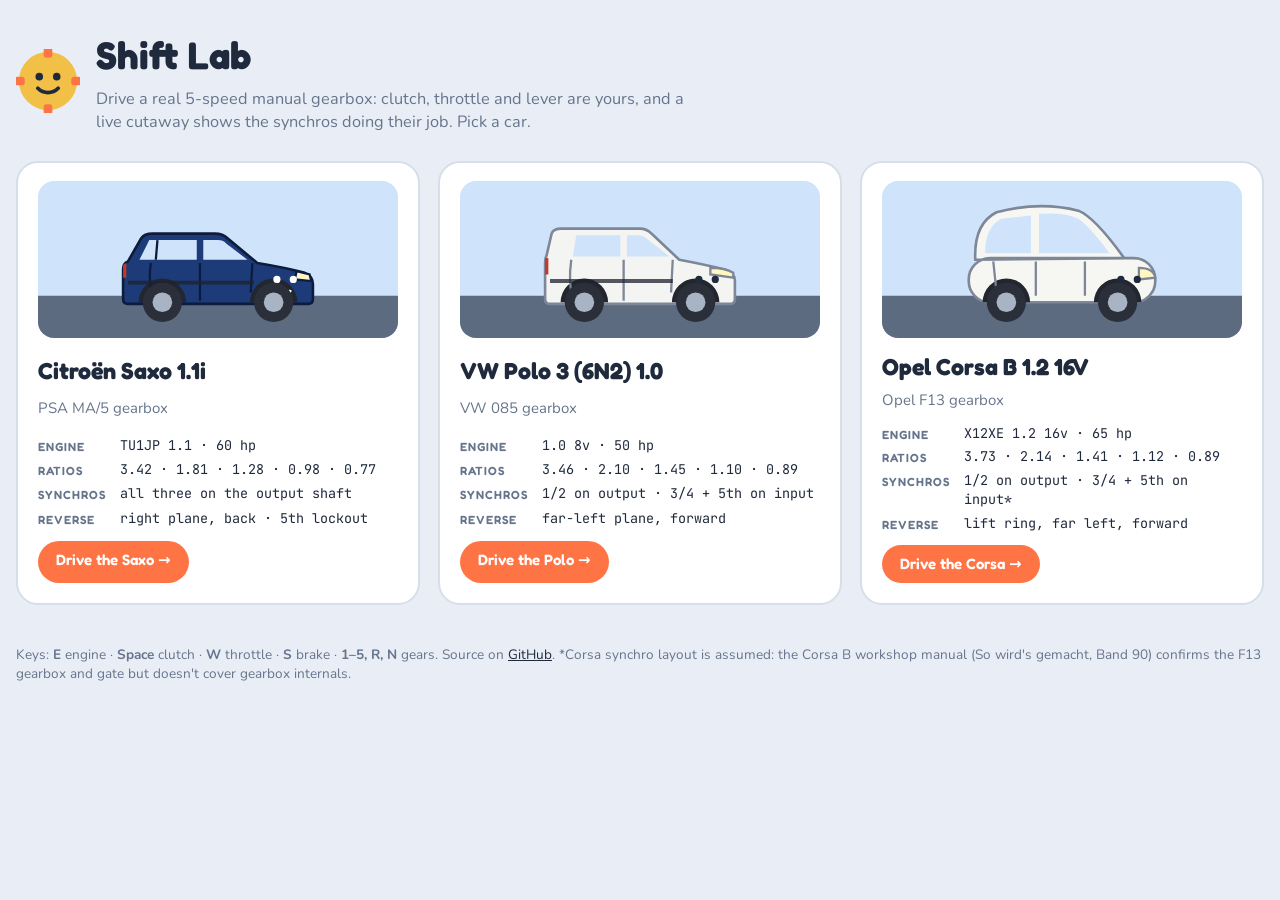
==== index.html @ a415915c "Polo: switch to the 1.0 50 hp (6N2) with its 085 ratios" ====
<!doctype html>
<html lang="en">
<head>
<meta charset="utf-8">
<meta name="viewport" content="width=device-width, initial-scale=1, viewport-fit=cover">
<title>Shift Lab</title>
<meta name="description" content="Drive a real 5-speed manual gearbox in your browser: clutch, throttle, lever, and a live cutaway of the synchros. Citroën Saxo MA/5, VW Polo 085 or Opel Corsa F13.">
<link rel="preconnect" href="https://fonts.googleapis.com">
<link rel="preconnect" href="https://fonts.gstatic.com" crossorigin>
<link rel="stylesheet" href="https://fonts.googleapis.com/css2?family=Fredoka:wght@500;600;700&family=Nunito:wght@500;700;800&family=JetBrains+Mono:wght@500;700&display=swap">
<style>:root{color-scheme:light}body{margin:0;font:14px system-ui,sans-serif}[hidden]{display:none!important}</style>
<link rel="stylesheet" href="shiftlab.css">
<style>
.home{max-width:1280px;margin:0 auto;padding-inline:16px;padding-block:28px 40px;display:grid;gap:26px}
.hero{display:flex;align-items:center;gap:16px;flex-wrap:wrap}
.hero .logo{width:64px;height:64px}
.hero h1{font-family:var(--font-display);font-weight:700;font-size:2.4rem;margin:0;text-wrap:balance}
.hero p{margin:4px 0 0;color:var(--muted);font-size:1.02rem;max-width:60ch}
.cars{display:grid;grid-template-columns:repeat(3,minmax(0,1fr));gap:18px}
.carcard{background:var(--surface);border:2px solid var(--line);border-radius:22px;padding:18px 20px 20px;display:grid;gap:12px;text-decoration:none;color:inherit;transition:transform .15s,border-color .15s}
.carcard:hover{transform:translateY(-3px);border-color:var(--accent)}
.carcard:focus-visible{outline:3px solid var(--accent);outline-offset:3px}
.scene{background:var(--sky);border-radius:16px;overflow:hidden;aspect-ratio:16/7;display:block;max-width:100%}
.carcard h2{font-family:var(--font-display);font-weight:700;font-size:1.45rem;margin:0}
.carcard .sub{color:var(--muted);margin:-6px 0 0}
.facts{display:grid;grid-template-columns:auto minmax(0,1fr);gap:4px 14px;margin:0;font-size:.9rem}
.facts dt{color:var(--muted);font-family:var(--font-display);font-weight:600;font-size:.74rem;letter-spacing:.08em;text-transform:uppercase;padding-top:2px}
.facts dd{margin:0;font-family:var(--font-mono);font-size:.84rem;font-variant-numeric:tabular-nums}
.go{justify-self:start;font-family:var(--font-display);font-weight:600;background:var(--accent);color:#fff;border-radius:999px;padding:8px 18px}
.foot{color:var(--muted);font-size:.85rem}
.foot a{color:var(--ink)}
@media (max-width:1000px){.cars{grid-template-columns:repeat(2,minmax(0,1fr))}}
@media (max-width:680px){.cars{grid-template-columns:minmax(0,1fr)}.hero h1{font-size:1.9rem}}
@media (prefers-reduced-motion:reduce){.carcard{transition:none}.carcard:hover{transform:none}}
</style>
</head>
<body>
<main class="home">
  <div class="hero">
    <svg class="logo" viewBox="0 0 44 44" aria-hidden="true"><circle cx="22" cy="22" r="20" fill="var(--free)"/><g fill="var(--ink)"><circle cx="16" cy="19" r="2.6"/><circle cx="28" cy="19" r="2.6"/></g><path d="M15 27c4 4 10 4 14 0" stroke="var(--ink)" stroke-width="2.6" fill="none" stroke-linecap="round"/><g fill="var(--accent)"><rect x="19" y="-1" width="6" height="7" rx="2"/><rect x="19" y="38" width="6" height="7" rx="2"/><rect x="-1" y="19" width="7" height="6" rx="2"/><rect x="38" y="19" width="7" height="6" rx="2"/></g></svg>
    <div>
      <h1>Shift Lab</h1>
      <p>Drive a real 5-speed manual gearbox: clutch, throttle and lever are yours, and a live cutaway shows the synchros doing their job. Pick a car.</p>
    </div>
  </div>

  <div class="cars">
    <a class="carcard" href="/saxo">
      <svg class="scene" viewBox="-110 -62 220 96" role="img" aria-label="Dark blue Citroën Saxo five-door" data-car="saxo"><rect x="-110" y="8" width="220" height="30" fill="var(--road)"/></svg>
      <h2>Citroën Saxo 1.1i</h2>
      <p class="sub">PSA MA/5 gearbox</p>
      <dl class="facts">
        <dt>Engine</dt><dd>TU1JP 1.1 · 60 hp</dd>
        <dt>Ratios</dt><dd>3.42 · 1.81 · 1.28 · 0.98 · 0.77</dd>
        <dt>Synchros</dt><dd>all three on the output shaft</dd>
        <dt>Reverse</dt><dd>right plane, back · 5th lockout</dd>
      </dl>
      <span class="go">Drive the Saxo →</span>
    </a>

    <a class="carcard" href="/polo">
      <svg class="scene" viewBox="-110 -62 220 96" role="img" aria-label="White Volkswagen Polo 3 five-door" data-car="polo"><rect x="-110" y="8" width="220" height="30" fill="var(--road)"/></svg>
      <h2>VW Polo 3 (6N2) 1.0</h2>
      <p class="sub">VW 085 gearbox</p>
      <dl class="facts">
        <dt>Engine</dt><dd>1.0 8v · 50 hp</dd>
        <dt>Ratios</dt><dd>3.46 · 2.10 · 1.45 · 1.10 · 0.89</dd>
        <dt>Synchros</dt><dd>1/2 on output · 3/4 + 5th on input</dd>
        <dt>Reverse</dt><dd>far-left plane, forward</dd>
      </dl>
      <span class="go">Drive the Polo →</span>
    </a>
    <a class="carcard" href="/corsa">
      <svg class="scene" viewBox="-110 -62 220 96" role="img" aria-label="White Opel Corsa B five-door" data-car="corsa"><rect x="-110" y="8" width="220" height="30" fill="var(--road)"/></svg>
      <h2>Opel Corsa B 1.2 16V</h2>
      <p class="sub">Opel F13 gearbox</p>
      <dl class="facts">
        <dt>Engine</dt><dd>X12XE 1.2 16v · 65 hp</dd>
        <dt>Ratios</dt><dd>3.73 · 2.14 · 1.41 · 1.12 · 0.89</dd>
        <dt>Synchros</dt><dd>1/2 on output · 3/4 + 5th on input*</dd>
        <dt>Reverse</dt><dd>lift ring, far left, forward</dd>
      </dl>
      <span class="go">Drive the Corsa →</span>
    </a>
  </div>
  <p class="foot">Keys: <strong>E</strong> engine · <strong>Space</strong> clutch · <strong>W</strong> throttle · <strong>S</strong> brake · <strong>1–5, R, N</strong> gears. Source on <a href="https://github.com/smayah69/gearbox_ma5">GitHub</a>. *Corsa synchro layout is assumed: the Corsa B workshop manual (So wird's gemacht, Band 90) confirms the F13 gearbox and gate but doesn't cover gearbox internals.</p>
</main>
<script src="cars.js"></script>
<script>
// draw each car card from the same silhouettes the simulator uses
for (const svg of document.querySelectorAll("svg[data-car]")){
  const C = window.SHIFTLAB_CARS[svg.dataset.car], B = C.shape, ns = "http://www.w3.org/2000/svg";
  const add = (tag, attrs) => { const e=document.createElementNS(ns,tag); for (const k in attrs) e.setAttribute(k,attrs[k]); svg.appendChild(e); return e; };
  const arch = x => `M${x-14.5} 12 A14.5 14.5 0 0 1 ${x+14.5} 12 Z`;
  add("path",{d:B.shell, fill:C.colour, stroke:C.edge, "stroke-width":1.6});
  add("path",{d:arch(-34)+" "+arch(34), fill:"#22262e"});
  for (const g of B.glass) add("path",{d:g, fill:"var(--sky)"});
  add("path",{d:B.lines, fill:"none", stroke:C.edge, "stroke-width":1.4});
  if (B.strip) add("path",{d:B.strip, fill:"none", stroke:"rgba(30,34,44,.75)", "stroke-width":2.4});
  if (B.tail) add("path",{d:B.tail, fill:"#c0392b"});
  add("path",{d:B.lamp, fill:"#fff7c2", stroke:C.edge, "stroke-width":1.4});
  add("circle",{cx:36, cy:-2, r:2.2, fill:C.faceInk}); add("circle",{cx:46, cy:-2, r:2.2, fill:C.faceInk});
  add("path",{d:"M37.5 4.5 A4 4 0 0 0 44.5 4.5", fill:"none", stroke:C.faceInk, "stroke-width":1.6});
  for (const x of [-34,34]){ add("circle",{cx:x, cy:12, r:12, fill:"#2a2f3a"}); add("circle",{cx:x, cy:12, r:6, fill:"var(--steel)"}); }
}
</script>
</body>
</html>
---- shiftlab.css ----
/* Layout: toy-workshop dashboard. Road strip on top, gearbox cutaway + gauges, then the driver's controls (pedals + H-gate) along the bottom like a cockpit. */
:root{
  --bg:#e9eef6; --surface:#ffffff; --surface-2:#f4f7fb; --ink:#1f2a3c; --muted:#66758c; --line:#d5deea;
  --input:#5b8def; --output:#2fb894; --free:#f2bf47; --brass:#d68d32; --accent:#ff7445; --reverse:#a184ee;
  --danger:#e4486a; --ok:#2fb894; --sky:#cfe3fb; --hill:#bfe3cf; --road:#5d6b80; --casing:#f6f2ff; --steel:#a8b3c4;
  --font-display:"Fredoka","Nunito","Trebuchet MS",system-ui,sans-serif;
  --font-body:"Nunito","Segoe UI",system-ui,sans-serif;
  --font-mono:"JetBrains Mono",ui-monospace,"SFMono-Regular",Menlo,monospace;
  --radius:18px;
}
@media (prefers-color-scheme: dark){:root:not([data-theme="light"]){
  --bg:#121725; --surface:#1b2233; --surface-2:#222b3f; --ink:#e8edf6; --muted:#9aa7bd; --line:#2e3950;
  --input:#7aa5ff; --output:#46d1aa; --free:#f5cb62; --brass:#e9a24c; --accent:#ff8a5c; --reverse:#b7a0ff;
  --danger:#ff6b8a; --ok:#46d1aa; --sky:#24324d; --hill:#26473f; --road:#3c475b; --casing:#232b40; --steel:#6f7c92; color-scheme:dark}}
:root[data-theme="dark"]{
  --bg:#121725; --surface:#1b2233; --surface-2:#222b3f; --ink:#e8edf6; --muted:#9aa7bd; --line:#2e3950;
  --input:#7aa5ff; --output:#46d1aa; --free:#f5cb62; --brass:#e9a24c; --accent:#ff8a5c; --reverse:#b7a0ff;
  --danger:#ff6b8a; --ok:#46d1aa; --sky:#24324d; --hill:#26473f; --road:#3c475b; --casing:#232b40; --steel:#6f7c92; color-scheme:dark}
html,body{height:100%}
body{background:var(--bg);color:var(--ink);font-family:var(--font-body);font-size:15px;line-height:1.45}
.app{max-width:1320px;margin:0 auto;padding-inline:16px;padding-block:14px 28px;display:grid;gap:14px}
header{display:flex;flex-wrap:wrap;align-items:center;gap:12px 18px;justify-content:space-between}
.brand{display:flex;align-items:center;gap:12px;min-width:0}
.brand h1{font-family:var(--font-display);font-weight:700;font-size:1.75rem;margin:0;letter-spacing:.2px;text-wrap:balance}
.brand p{margin:0;color:var(--muted);font-size:.92rem}
.logo{width:44px;height:44px;flex:none}
.actions{display:flex;flex-wrap:wrap;gap:8px}
button{font:inherit;font-family:var(--font-display);font-weight:600;font-size:.95rem;border:2px solid var(--line);background:var(--surface);color:var(--ink);border-radius:999px;padding:7px 15px;cursor:pointer;display:inline-flex;align-items:center;gap:7px}
button:hover{border-color:var(--muted)}
button:focus-visible,.pedal:focus-visible,#gate:focus-visible{outline:3px solid var(--accent);outline-offset:2px}
button.primary{background:var(--accent);border-color:var(--accent);color:#fff}
button.primary.off{background:var(--surface);color:var(--ink);border-color:var(--line)}
.dot{width:9px;height:9px;border-radius:50%;background:var(--muted)}
.dot.on{background:var(--ok);box-shadow:0 0 0 3px color-mix(in srgb,var(--ok) 25%,transparent)}
.card{background:var(--surface);border:2px solid var(--line);border-radius:var(--radius)}
.road{padding:0;overflow:hidden;position:relative}
#road{display:block;width:100%;height:132px}
.main{display:grid;grid-template-columns:minmax(0,1.65fr) minmax(0,1fr);gap:14px;align-items:start}
.col{display:grid;gap:14px;min-width:0}
.helpcard{padding:12px 16px 16px}
.tips{display:grid;gap:10px;align-content:center;min-width:0}
.cutaway{padding:12px 12px 6px;min-width:0}
.cutaway h2,.side h2,.controls h2{font-family:var(--font-display);font-weight:600;font-size:.82rem;letter-spacing:.09em;text-transform:uppercase;color:var(--muted);margin:2px 6px 8px}
.boxwrap{overflow-x:auto;max-width:100%}
#box{display:block;width:100%;aspect-ratio:1040/520;min-width:640px}
.side{display:grid;gap:14px;min-width:0;align-content:start}
.gauges{padding:12px;display:grid;grid-template-columns:1fr 1fr;gap:6px}
.gauges canvas{width:100%;aspect-ratio:1/1;display:block;max-width:100%}
.chips{display:grid;grid-template-columns:1fr 1fr;gap:8px;padding:0 12px 12px}
.chip{background:var(--surface-2);border-radius:12px;padding:7px 10px;min-width:0}
.chip b{display:block;font-family:var(--font-display);font-weight:600;font-size:.72rem;letter-spacing:.08em;text-transform:uppercase;color:var(--muted)}
.chip span{font-family:var(--font-mono);font-size:.9rem;font-variant-numeric:tabular-nums;white-space:nowrap;overflow:hidden;text-overflow:ellipsis;display:block}
.chip.warn span{color:var(--danger)}
.bar{height:7px;border-radius:9px;background:var(--line);overflow:hidden;margin-top:5px}
.bar i{display:block;height:100%;background:var(--ok);border-radius:9px;transition:width .2s}
.coach{padding:12px;display:grid;grid-template-columns:92px minmax(0,1fr);gap:12px;align-items:start}
#face{width:92px;height:92px}
.coach h3{font-family:var(--font-display);font-weight:600;font-size:1.12rem;margin:2px 0 4px;text-wrap:balance}
.coach h3.bad{color:var(--danger)} .coach h3.good{color:var(--ok)}
.coach p{margin:0;font-size:.93rem;max-width:62ch}
.log{grid-column:1/-1;list-style:none;margin:4px 0 0;padding:8px 0 0;border-top:2px dashed var(--line);display:grid;gap:3px;font-size:.82rem;color:var(--muted)}
.log li{display:flex;gap:8px;min-width:0}
.log time{font-family:var(--font-mono);flex:none}
.log span{min-width:0;overflow:hidden;text-overflow:ellipsis;white-space:nowrap}
.controls{padding:12px 14px 14px;display:grid;grid-template-columns:auto auto minmax(0,1fr);gap:18px;align-items:stretch}
.pedals{display:flex;gap:14px;align-items:flex-end}
.pedal{width:78px;display:grid;gap:6px;justify-items:center;user-select:none;touch-action:none;cursor:ns-resize;border-radius:14px;padding:4px}
.pedal .track{position:relative;width:62px;height:178px;border-radius:16px;background:var(--surface-2);border:2px solid var(--line);overflow:hidden}
.pedal .fill{position:absolute;left:0;right:0;top:0;height:0;background:color-mix(in srgb,var(--pc) 28%,transparent)}
.pedal .pad{position:absolute;left:6px;right:6px;height:34px;border-radius:11px;background:var(--pc);top:4px;box-shadow:0 4px 0 color-mix(in srgb,var(--pc) 60%,#000 25%);display:grid;place-items:center;color:#fff;font-family:var(--font-display);font-weight:700;font-size:.8rem}
.pedal .lbl{font-family:var(--font-display);font-weight:600;font-size:.92rem}
.pedal .val{font-family:var(--font-mono);font-size:.8rem;color:var(--muted);font-variant-numeric:tabular-nums}
.pedal kbd{font-family:var(--font-mono);font-size:.72rem;border:1.5px solid var(--line);border-bottom-width:3px;border-radius:6px;padding:0 5px;color:var(--muted)}
#clutchPedal{--pc:var(--input)} #brakePedal{--pc:var(--danger)} #throttlePedal{--pc:var(--ok)}
.lever{display:grid;justify-items:center;gap:4px}
#gate{width:190px;height:226px;touch-action:none;cursor:grab;border-radius:16px}
#gate:active{cursor:grabbing}
.gearbig{font-family:var(--font-display);font-weight:700;font-size:1rem;color:var(--muted)}
.gearbig strong{color:var(--accent);font-size:1.5rem;margin-left:4px}
.help{display:grid;gap:8px;align-content:start;min-width:0;font-size:.9rem}
.help h2{font-family:var(--font-display);font-weight:600;font-size:.82rem;letter-spacing:.09em;text-transform:uppercase;color:var(--muted);margin:2px 0 8px}
.help h2{margin-left:0}
.keys{display:grid;grid-template-columns:auto minmax(0,1fr);gap:5px 10px;align-items:center}
.keys kbd{font-family:var(--font-mono);font-size:.78rem;border:1.5px solid var(--line);border-bottom-width:3px;border-radius:7px;padding:1px 7px;white-space:nowrap;justify-self:start}
.tip{background:var(--surface-2);border-radius:12px;padding:9px 12px;font-size:.88rem;color:var(--muted);max-width:68ch}
.tip strong{color:var(--ink)}
.legend{display:flex;flex-wrap:wrap;gap:6px 14px;font-size:.8rem;color:var(--muted);padding:2px 8px 4px}
.legend i{display:inline-block;width:10px;height:10px;border-radius:3px;margin-right:5px;vertical-align:-1px}
@media (max-width:980px){.main{grid-template-columns:minmax(0,1fr)}.controls{grid-template-columns:minmax(0,1fr) minmax(0,1fr)}.tips{grid-column:1/-1}}
@media (max-width:620px){.controls{grid-template-columns:minmax(0,1fr)}.pedals{justify-content:center}.pedal{width:72px}.pedal .track{width:56px;height:150px}.brand h1{font-size:1.4rem}#road{height:110px}.coach{grid-template-columns:70px minmax(0,1fr)}#face{width:70px;height:70px}}
@media (prefers-reduced-motion:reduce){*{transition:none!important}}

/* car switcher + reverse hint */
.switch{display:inline-flex;background:var(--surface-2);border:2px solid var(--line);border-radius:999px;padding:3px;gap:3px}
.switch a{font-family:var(--font-display);font-weight:600;font-size:.92rem;color:var(--muted);text-decoration:none;padding:5px 13px;border-radius:999px;display:inline-flex;align-items:center;gap:7px}
.switch a:hover{color:var(--ink)}
.switch a[aria-current="page"]{background:var(--surface);color:var(--ink);box-shadow:0 1px 0 var(--line)}
.switch i{width:11px;height:11px;border-radius:50%;border:1.5px solid var(--muted);display:inline-block}
.switch a:focus-visible{outline:3px solid var(--accent);outline-offset:1px}
.revhint{font-size:.78rem;color:var(--muted);text-align:center;max-width:22ch}
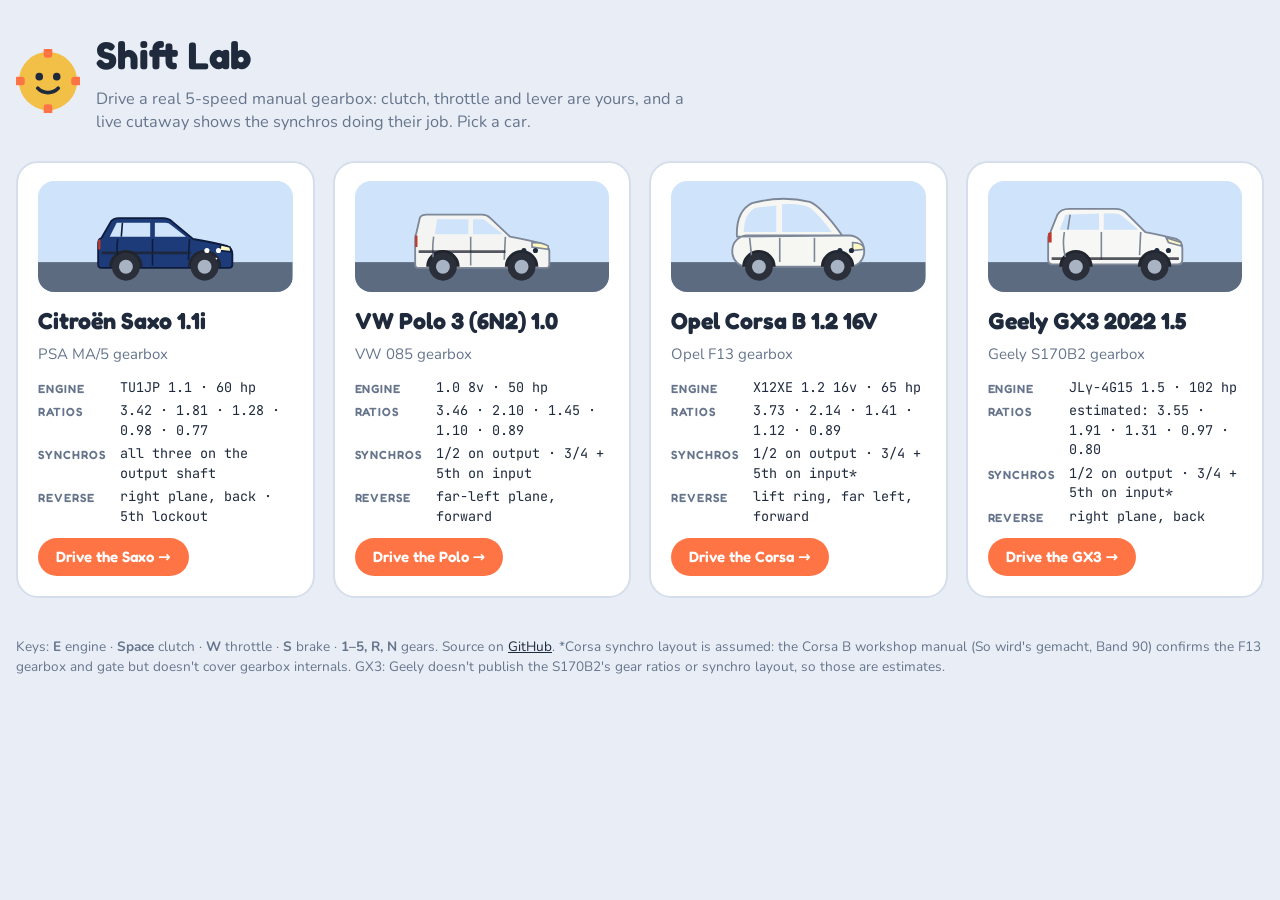
==== commit 7ab82231: "Add Geely GX3 2022 1.5 with S170B2 gearbox (estimated ratios)" ====
--- a/index.html
+++ b/index.html
@@ -4,19 +4,19 @@
 <meta charset="utf-8">
 <meta name="viewport" content="width=device-width, initial-scale=1, viewport-fit=cover">
 <title>Shift Lab</title>
-<meta name="description" content="Drive a real 5-speed manual gearbox in your browser: clutch, throttle, lever, and a live cutaway of the synchros. Citroën Saxo MA/5, VW Polo 085 or Opel Corsa F13.">
+<meta name="description" content="Drive a real 5-speed manual gearbox in your browser: clutch, throttle, lever, and a live cutaway of the synchros. Citroën Saxo MA/5, VW Polo 085 or Opel Corsa F13 or Geely GX3.">
 <link rel="preconnect" href="https://fonts.googleapis.com">
 <link rel="preconnect" href="https://fonts.gstatic.com" crossorigin>
 <link rel="stylesheet" href="https://fonts.googleapis.com/css2?family=Fredoka:wght@500;600;700&family=Nunito:wght@500;700;800&family=JetBrains+Mono:wght@500;700&display=swap">
 <style>:root{color-scheme:light}body{margin:0;font:14px system-ui,sans-serif}[hidden]{display:none!important}</style>
 <link rel="stylesheet" href="shiftlab.css">
 <style>
-.home{max-width:1280px;margin:0 auto;padding-inline:16px;padding-block:28px 40px;display:grid;gap:26px}
+.home{max-width:1440px;margin:0 auto;padding-inline:16px;padding-block:28px 40px;display:grid;gap:26px}
 .hero{display:flex;align-items:center;gap:16px;flex-wrap:wrap}
 .hero .logo{width:64px;height:64px}
 .hero h1{font-family:var(--font-display);font-weight:700;font-size:2.4rem;margin:0;text-wrap:balance}
 .hero p{margin:4px 0 0;color:var(--muted);font-size:1.02rem;max-width:60ch}
-.cars{display:grid;grid-template-columns:repeat(3,minmax(0,1fr));gap:18px}
+.cars{display:grid;grid-template-columns:repeat(4,minmax(0,1fr));gap:18px}
 .carcard{background:var(--surface);border:2px solid var(--line);border-radius:22px;padding:18px 20px 20px;display:grid;gap:12px;text-decoration:none;color:inherit;transition:transform .15s,border-color .15s}
 .carcard:hover{transform:translateY(-3px);border-color:var(--accent)}
 .carcard:focus-visible{outline:3px solid var(--accent);outline-offset:3px}
@@ -29,7 +29,7 @@
 .go{justify-self:start;font-family:var(--font-display);font-weight:600;background:var(--accent);color:#fff;border-radius:999px;padding:8px 18px}
 .foot{color:var(--muted);font-size:.85rem}
 .foot a{color:var(--ink)}
-@media (max-width:1000px){.cars{grid-template-columns:repeat(2,minmax(0,1fr))}}
+@media (max-width:1240px){.cars{grid-template-columns:repeat(2,minmax(0,1fr))}}
 @media (max-width:680px){.cars{grid-template-columns:minmax(0,1fr)}.hero h1{font-size:1.9rem}}
 @media (prefers-reduced-motion:reduce){.carcard{transition:none}.carcard:hover{transform:none}}
 </style>
@@ -82,8 +82,20 @@
       </dl>
       <span class="go">Drive the Corsa →</span>
     </a>
+    <a class="carcard" href="/gx3">
+      <svg class="scene" viewBox="-110 -62 220 96" role="img" aria-label="White Geely GX3 crossover" data-car="gx3"><rect x="-110" y="8" width="220" height="30" fill="var(--road)"/></svg>
+      <h2>Geely GX3 2022 1.5</h2>
+      <p class="sub">Geely S170B2 gearbox</p>
+      <dl class="facts">
+        <dt>Engine</dt><dd>JLγ-4G15 1.5 · 102 hp</dd>
+        <dt>Ratios</dt><dd>estimated: 3.55 · 1.91 · 1.31 · 0.97 · 0.80</dd>
+        <dt>Synchros</dt><dd>1/2 on output · 3/4 + 5th on input*</dd>
+        <dt>Reverse</dt><dd>right plane, back</dd>
+      </dl>
+      <span class="go">Drive the GX3 →</span>
+    </a>
   </div>
-  <p class="foot">Keys: <strong>E</strong> engine · <strong>Space</strong> clutch · <strong>W</strong> throttle · <strong>S</strong> brake · <strong>1–5, R, N</strong> gears. Source on <a href="https://github.com/smayah69/gearbox_ma5">GitHub</a>. *Corsa synchro layout is assumed: the Corsa B workshop manual (So wird's gemacht, Band 90) confirms the F13 gearbox and gate but doesn't cover gearbox internals.</p>
+  <p class="foot">Keys: <strong>E</strong> engine · <strong>Space</strong> clutch · <strong>W</strong> throttle · <strong>S</strong> brake · <strong>1–5, R, N</strong> gears. Source on <a href="https://github.com/smayah69/gearbox_ma5">GitHub</a>. *Corsa synchro layout is assumed: the Corsa B workshop manual (So wird's gemacht, Band 90) confirms the F13 gearbox and gate but doesn't cover gearbox internals. GX3: Geely doesn't publish the S170B2's gear ratios or synchro layout, so those are estimates.</p>
 </main>
 <script src="cars.js"></script>
 <script>
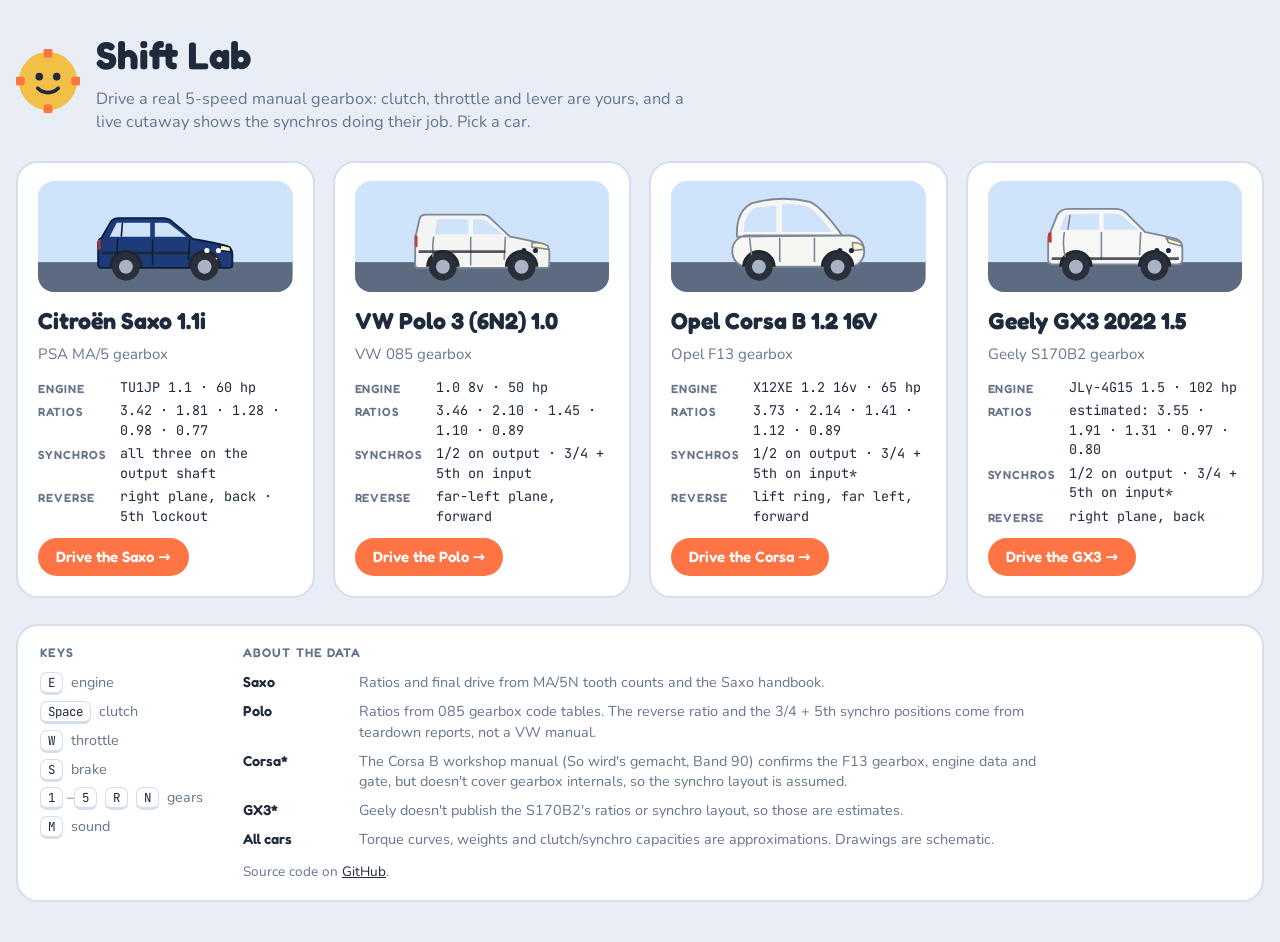
==== commit 0eacea38: "Home page: tidy keys and data notes into one section" ====
--- a/index.html
+++ b/index.html
@@ -27,8 +27,17 @@
 .facts dt{color:var(--muted);font-family:var(--font-display);font-weight:600;font-size:.74rem;letter-spacing:.08em;text-transform:uppercase;padding-top:2px}
 .facts dd{margin:0;font-family:var(--font-mono);font-size:.84rem;font-variant-numeric:tabular-nums}
 .go{justify-self:start;font-family:var(--font-display);font-weight:600;background:var(--accent);color:#fff;border-radius:999px;padding:8px 18px}
-.foot{color:var(--muted);font-size:.85rem}
-.foot a{color:var(--ink)}
+.notes{display:grid;grid-template-columns:minmax(0,auto) minmax(0,1fr);gap:18px 40px;background:var(--surface);border:2px solid var(--line);border-radius:22px;padding:18px 22px}
+.notes h3{font-family:var(--font-display);font-weight:600;font-size:.78rem;letter-spacing:.09em;text-transform:uppercase;color:var(--muted);margin:0 0 10px}
+.notes ul{list-style:none;margin:0;padding:0;display:grid;gap:8px}
+.keysrow li{font-size:.9rem;color:var(--muted);white-space:nowrap}
+.notes kbd{font-family:var(--font-mono);font-size:.78rem;color:var(--ink);border:1.5px solid var(--line);border-bottom-width:3px;border-radius:7px;padding:1px 7px;margin-right:4px}
+.about li{display:grid;grid-template-columns:6.5rem minmax(0,1fr);gap:12px;font-size:.9rem;line-height:1.45;max-width:90ch}
+.about li strong{font-family:var(--font-display);font-weight:600;color:var(--ink)}
+.about li{color:var(--muted)}
+.notes .src{margin:12px 0 0;font-size:.85rem;color:var(--muted)}
+.notes a{color:var(--ink)}
+@media (max-width:760px){.notes{grid-template-columns:minmax(0,1fr)}.keysrow ul{display:flex;flex-wrap:wrap;gap:8px 16px}.about li{grid-template-columns:minmax(0,1fr);gap:2px}}
 @media (max-width:1240px){.cars{grid-template-columns:repeat(2,minmax(0,1fr))}}
 @media (max-width:680px){.cars{grid-template-columns:minmax(0,1fr)}.hero h1{font-size:1.9rem}}
 @media (prefers-reduced-motion:reduce){.carcard{transition:none}.carcard:hover{transform:none}}
@@ -95,7 +104,30 @@
       <span class="go">Drive the GX3 →</span>
     </a>
   </div>
-  <p class="foot">Keys: <strong>E</strong> engine · <strong>Space</strong> clutch · <strong>W</strong> throttle · <strong>S</strong> brake · <strong>1–5, R, N</strong> gears. Source on <a href="https://github.com/smayah69/gearbox_ma5">GitHub</a>. *Corsa synchro layout is assumed: the Corsa B workshop manual (So wird's gemacht, Band 90) confirms the F13 gearbox and gate but doesn't cover gearbox internals. GX3: Geely doesn't publish the S170B2's gear ratios or synchro layout, so those are estimates.</p>
+  <section class="notes" aria-label="Keys and notes">
+    <div class="keysrow">
+      <h3>Keys</h3>
+      <ul>
+        <li><kbd>E</kbd> engine</li>
+        <li><kbd>Space</kbd> clutch</li>
+        <li><kbd>W</kbd> throttle</li>
+        <li><kbd>S</kbd> brake</li>
+        <li><kbd>1</kbd>–<kbd>5</kbd> <kbd>R</kbd> <kbd>N</kbd> gears</li>
+        <li><kbd>M</kbd> sound</li>
+      </ul>
+    </div>
+    <div class="about">
+      <h3>About the data</h3>
+      <ul>
+        <li><strong>Saxo</strong> Ratios and final drive from MA/5N tooth counts and the Saxo handbook.</li>
+        <li><strong>Polo</strong> Ratios from 085 gearbox code tables. The reverse ratio and the 3/4 + 5th synchro positions come from teardown reports, not a VW manual.</li>
+        <li><strong>Corsa*</strong> The Corsa B workshop manual (So wird's gemacht, Band 90) confirms the F13 gearbox, engine data and gate, but doesn't cover gearbox internals, so the synchro layout is assumed.</li>
+        <li><strong>GX3*</strong> Geely doesn't publish the S170B2's ratios or synchro layout, so those are estimates.</li>
+        <li><strong>All cars</strong> Torque curves, weights and clutch/synchro capacities are approximations. Drawings are schematic.</li>
+      </ul>
+      <p class="src">Source code on <a href="https://github.com/smayah69/gearbox_ma5">GitHub</a>.</p>
+    </div>
+  </section>
 </main>
 <script src="cars.js"></script>
 <script>
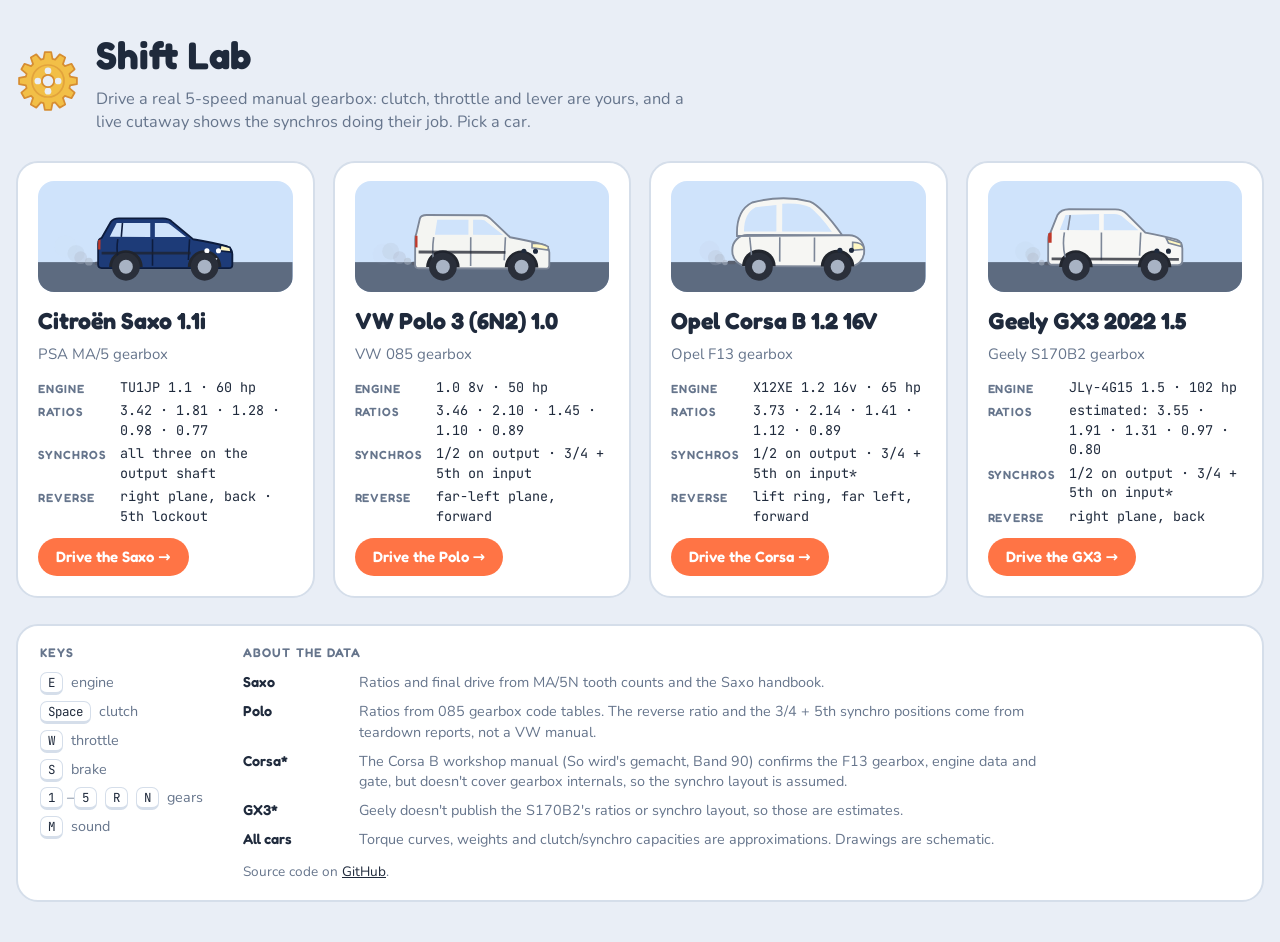
==== commit a8dfaecb: "Rotating gear logo and idling cars on the home page" ====
--- a/index.html
+++ b/index.html
@@ -46,7 +46,7 @@
 <body>
 <main class="home">
   <div class="hero">
-    <svg class="logo" viewBox="0 0 44 44" aria-hidden="true"><circle cx="22" cy="22" r="20" fill="var(--free)"/><g fill="var(--ink)"><circle cx="16" cy="19" r="2.6"/><circle cx="28" cy="19" r="2.6"/></g><path d="M15 27c4 4 10 4 14 0" stroke="var(--ink)" stroke-width="2.6" fill="none" stroke-linecap="round"/><g fill="var(--accent)"><rect x="19" y="-1" width="6" height="7" rx="2"/><rect x="19" y="38" width="6" height="7" rx="2"/><rect x="-1" y="19" width="7" height="6" rx="2"/><rect x="38" y="19" width="7" height="6" rx="2"/></g></svg>
+    <svg class="logo" viewBox="0 0 44 44" aria-hidden="true"><g class="gearspin"><path d="M37.19 18.92 L41.88 19.80 L41.88 24.20 L37.19 25.08 L36.70 26.93 L40.31 30.04 L38.12 33.84 L33.62 32.26 L32.26 33.62 L33.84 38.12 L30.04 40.31 L26.93 36.70 L25.08 37.19 L24.20 41.88 L19.80 41.88 L18.92 37.19 L17.07 36.70 L13.96 40.31 L10.16 38.12 L11.74 33.62 L10.38 32.26 L5.88 33.84 L3.69 30.04 L7.30 26.93 L6.81 25.08 L2.12 24.20 L2.12 19.80 L6.81 18.92 L7.30 17.07 L3.69 13.96 L5.88 10.16 L10.38 11.74 L11.74 10.38 L10.16 5.88 L13.96 3.69 L17.07 7.30 L18.92 6.81 L19.80 2.12 L24.20 2.12 L25.08 6.81 L26.93 7.30 L30.04 3.69 L33.84 5.88 L32.26 10.38 L33.62 11.74 L38.12 10.16 L40.31 13.96 L36.70 17.07 Z" fill="var(--free)" stroke="var(--brass)" stroke-width="1.2" stroke-linejoin="round"/><circle cx="22" cy="22" r="11" fill="none" stroke="var(--brass)" stroke-width="1.2" opacity=".55"/><g fill="var(--bg)"><circle cx="22" cy="15" r="2.3"/><circle cx="29" cy="22" r="2.3"/><circle cx="22" cy="29" r="2.3"/><circle cx="15" cy="22" r="2.3"/></g><circle cx="22" cy="22" r="4.2" fill="var(--bg)" stroke="var(--brass)" stroke-width="1.2"/></g></svg>
     <div>
       <h1>Shift Lab</h1>
       <p>Drive a real 5-speed manual gearbox: clutch, throttle and lever are yours, and a live cutaway shows the synchros doing their job. Pick a car.</p>
@@ -125,27 +125,62 @@
         <li><strong>GX3*</strong> Geely doesn't publish the S170B2's ratios or synchro layout, so those are estimates.</li>
         <li><strong>All cars</strong> Torque curves, weights and clutch/synchro capacities are approximations. Drawings are schematic.</li>
       </ul>
-      <p class="src">Source code on <a href="https://github.com/smayah69/gearbox_ma5">GitHub</a>.</p>
+      <p class="src">Source code on <a href="https://github.com/smayah69/gearbox-simulator">GitHub</a>.</p>
     </div>
   </section>
 </main>
 <script src="cars.js"></script>
 <script>
-// draw each car card from the same silhouettes the simulator uses
+// draw each car card from the same silhouettes the simulator uses, then let it idle
+const NS = "http://www.w3.org/2000/svg";
+const calm = matchMedia("(prefers-reduced-motion: reduce)").matches;
+const scenes = [];
 for (const svg of document.querySelectorAll("svg[data-car]")){
-  const C = window.SHIFTLAB_CARS[svg.dataset.car], B = C.shape, ns = "http://www.w3.org/2000/svg";
-  const add = (tag, attrs) => { const e=document.createElementNS(ns,tag); for (const k in attrs) e.setAttribute(k,attrs[k]); svg.appendChild(e); return e; };
+  const C = window.SHIFTLAB_CARS[svg.dataset.car], B = C.shape;
+  const el = (parent, tag, attrs) => { const e=document.createElementNS(NS,tag); for (const k in attrs) e.setAttribute(k,attrs[k]); parent.appendChild(e); return e; };
+  const smoke = el(svg,"g",{});                      // behind the car
+  const car = el(svg,"g",{class:"idle"});
+  const body = el(car,"g",{});
   const arch = x => `M${x-14.5} 12 A14.5 14.5 0 0 1 ${x+14.5} 12 Z`;
-  add("path",{d:B.shell, fill:C.colour, stroke:C.edge, "stroke-width":1.6});
-  add("path",{d:arch(-34)+" "+arch(34), fill:"#22262e"});
-  for (const g of B.glass) add("path",{d:g, fill:"var(--sky)"});
-  add("path",{d:B.lines, fill:"none", stroke:C.edge, "stroke-width":1.4});
-  if (B.strip) add("path",{d:B.strip, fill:"none", stroke:"rgba(30,34,44,.75)", "stroke-width":2.4});
-  if (B.tail) add("path",{d:B.tail, fill:"#c0392b"});
-  add("path",{d:B.lamp, fill:"#fff7c2", stroke:C.edge, "stroke-width":1.4});
-  add("circle",{cx:36, cy:-2, r:2.2, fill:C.faceInk}); add("circle",{cx:46, cy:-2, r:2.2, fill:C.faceInk});
-  add("path",{d:"M37.5 4.5 A4 4 0 0 0 44.5 4.5", fill:"none", stroke:C.faceInk, "stroke-width":1.6});
-  for (const x of [-34,34]){ add("circle",{cx:x, cy:12, r:12, fill:"#2a2f3a"}); add("circle",{cx:x, cy:12, r:6, fill:"var(--steel)"}); }
+  el(body,"rect",{x:-61, y:7.5, width:7, height:3, rx:1.2, fill:"#5a6170"});     // tailpipe
+  el(body,"path",{d:B.shell, fill:C.colour, stroke:C.edge, "stroke-width":1.6});
+  el(body,"path",{d:arch(-34)+" "+arch(34), fill:"#22262e"});
+  for (const g of B.glass) el(body,"path",{d:g, fill:"var(--sky)"});
+  el(body,"path",{d:B.lines, fill:"none", stroke:C.edge, "stroke-width":1.4});
+  if (B.strip) el(body,"path",{d:B.strip, fill:"none", stroke:"rgba(30,34,44,.75)", "stroke-width":2.4});
+  if (B.tail) el(body,"path",{d:B.tail, fill:"#c0392b"});
+  el(body,"path",{d:B.lamp, fill:"#fff7c2", stroke:C.edge, "stroke-width":1.4});
+  el(body,"circle",{cx:36, cy:-2, r:2.2, fill:C.faceInk}); el(body,"circle",{cx:46, cy:-2, r:2.2, fill:C.faceInk});
+  el(body,"path",{d:"M37.5 4.5 A4 4 0 0 0 44.5 4.5", fill:"none", stroke:C.faceInk, "stroke-width":1.6});
+  for (const x of [-34,34]){ el(car,"circle",{cx:x, cy:12, r:12, fill:"#2a2f3a"}); el(car,"circle",{cx:x, cy:12, r:6, fill:"var(--steel)"}); }
+  scenes.push({body, smoke, puffs:[], next:Math.random()*400, phase:Math.random()*6.28, el});
+}
+if (!calm){
+  let last = performance.now();
+  const tick = now => {
+    const dt = Math.min(50, now-last); last = now;
+    for (const s of scenes){
+      // engine shake: a small, fast rock on the suspension
+      s.phase += dt*0.09;
+      const y = Math.sin(s.phase)*0.45, r = Math.sin(s.phase*0.5)*0.25;
+      s.body.setAttribute("transform", `translate(0 ${y.toFixed(2)}) rotate(${r.toFixed(2)} 0 0)`);
+      // exhaust: a puff every ~0.3 s that drifts back, rises, grows and fades
+      s.next -= dt;
+      if (s.next <= 0){
+        s.next = 220 + Math.random()*180;
+        const c = s.el(s.smoke,"circle",{cx:-62, cy:9, r:2, fill:"#aeb6c4"});
+        s.puffs.push({c, x:-62, y:9, r:2, a:0.55, vx:-(0.012+Math.random()*0.01), vy:-(0.006+Math.random()*0.006)});
+      }
+      for (const p of s.puffs){
+        p.x += p.vx*dt; p.y += p.vy*dt; p.r += 0.006*dt; p.a -= 0.00042*dt;
+        p.c.setAttribute("cx",p.x.toFixed(1)); p.c.setAttribute("cy",p.y.toFixed(1));
+        p.c.setAttribute("r",p.r.toFixed(1)); p.c.setAttribute("opacity",Math.max(0,p.a).toFixed(2));
+      }
+      s.puffs = s.puffs.filter(p => { if (p.a<=0){ p.c.remove(); return false; } return true; });
+    }
+    requestAnimationFrame(tick);
+  };
+  requestAnimationFrame(tick);
 }
 </script>
 </body>
--- a/shiftlab.css
+++ b/shiftlab.css
@@ -99,3 +99,8 @@
 .switch i{width:11px;height:11px;border-radius:50%;border:1.5px solid var(--muted);display:inline-block}
 .switch a:focus-visible{outline:3px solid var(--accent);outline-offset:1px}
 .revhint{font-size:.78rem;color:var(--muted);text-align:center;max-width:22ch}
+
+/* rotating gear logo */
+.gearspin{transform-box:view-box;transform-origin:22px 22px;animation:gearspin 9s linear infinite}
+@keyframes gearspin{to{transform:rotate(360deg)}}
+@media (prefers-reduced-motion:reduce){.gearspin{animation:none}}
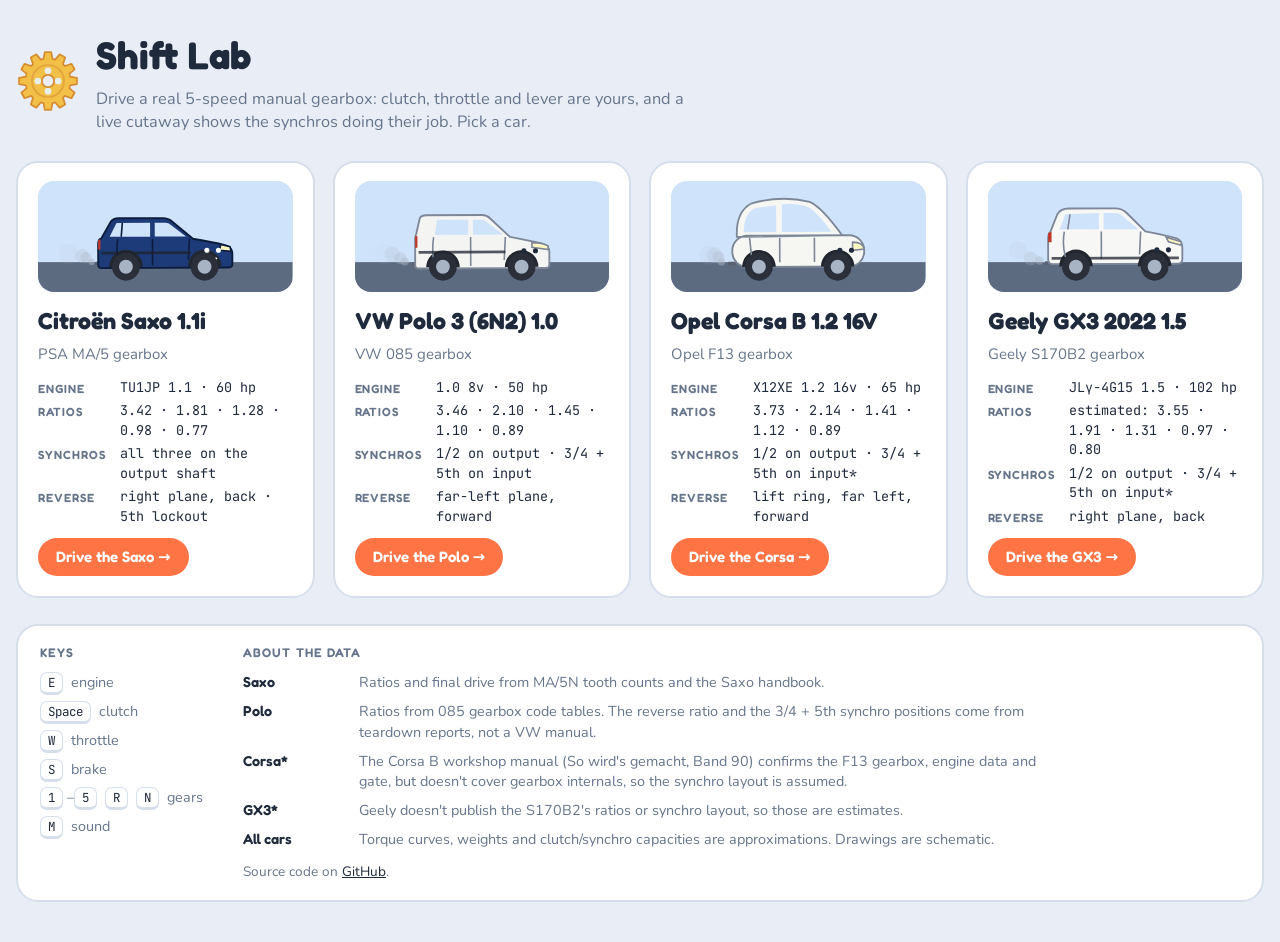
==== commit 66cf15c8: "Add Vercel Web Analytics" ====
--- a/index.html
+++ b/index.html
@@ -183,5 +183,6 @@
   requestAnimationFrame(tick);
 }
 </script>
+<script defer src="/_vercel/insights/script.js"></script>
 </body>
 </html>
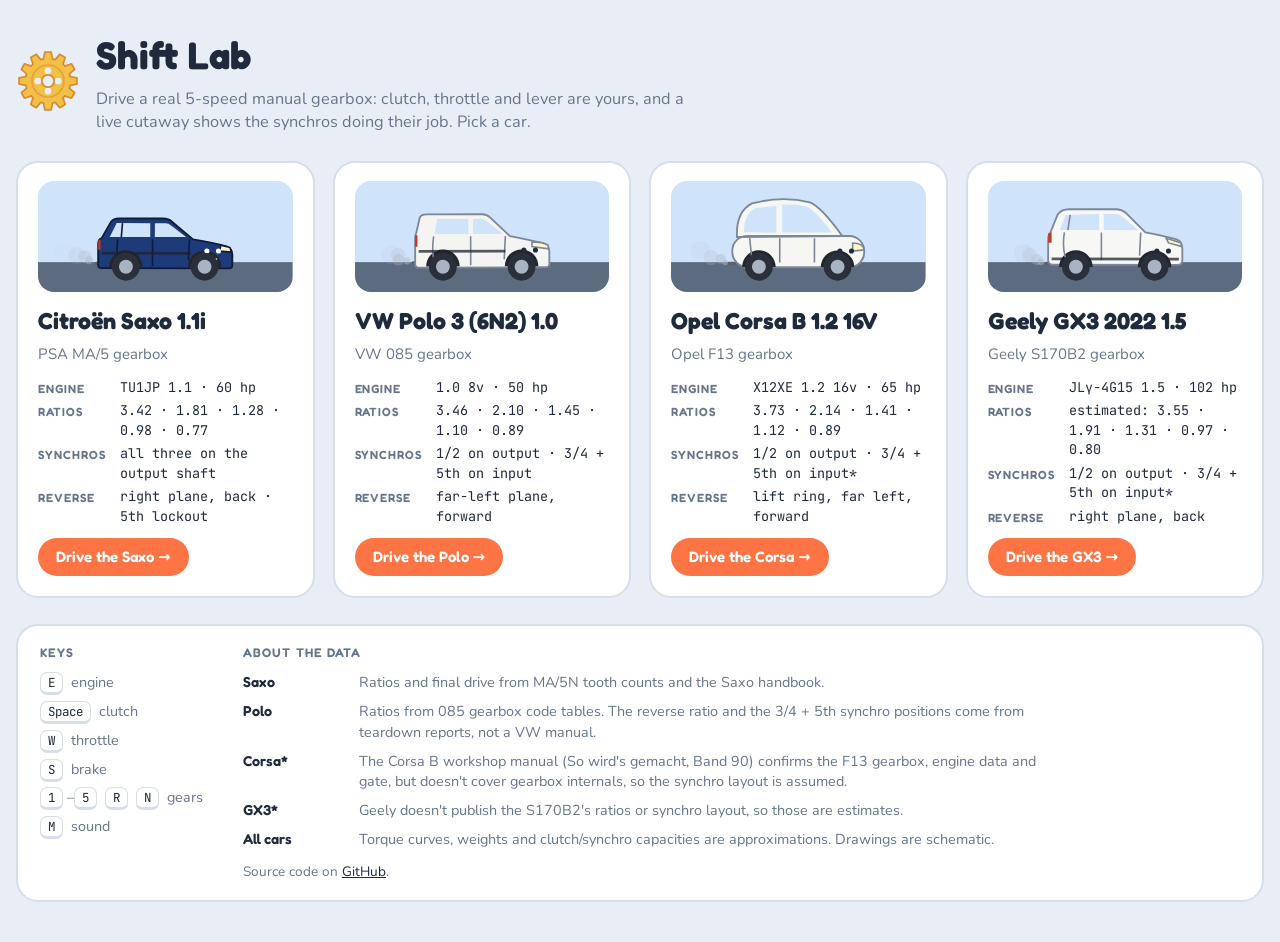
==== commit c8587090: "Bust cached analytics script" ====
--- a/index.html
+++ b/index.html
@@ -183,6 +183,6 @@
   requestAnimationFrame(tick);
 }
 </script>
-<script defer src="/_vercel/insights/script.js"></script>
+<script defer src="/_vercel/insights/script.js?v=1"></script>
 </body>
 </html>
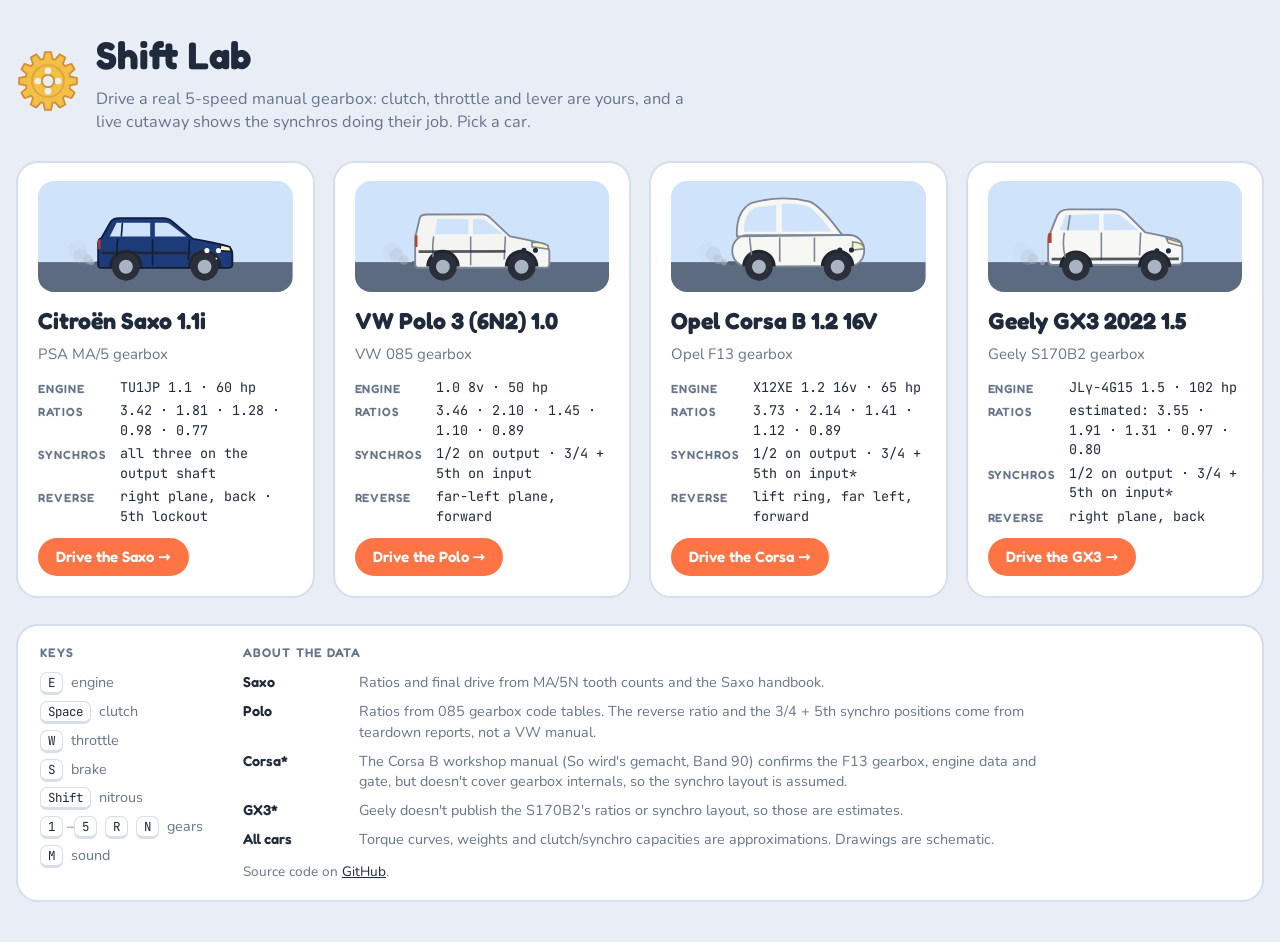
==== commit 10711154: "Nitrous on Shift and a custom engine sound for each car Hold Shift (or the NOS button under the gear" ====
--- a/index.html
+++ b/index.html
@@ -112,6 +112,7 @@
         <li><kbd>Space</kbd> clutch</li>
         <li><kbd>W</kbd> throttle</li>
         <li><kbd>S</kbd> brake</li>
+        <li><kbd>Shift</kbd> nitrous</li>
         <li><kbd>1</kbd>–<kbd>5</kbd> <kbd>R</kbd> <kbd>N</kbd> gears</li>
         <li><kbd>M</kbd> sound</li>
       </ul>
--- a/shiftlab.css
+++ b/shiftlab.css
@@ -3,7 +3,7 @@
 :root{
   --bg:#e9eef6; --surface:#ffffff; --surface-2:#f4f7fb; --ink:#1f2a3c; --muted:#66758c; --line:#d5deea;
   --input:#5b8def; --output:#2fb894; --free:#f2bf47; --brass:#d68d32; --accent:#ff7445; --reverse:#a184ee;
-  --danger:#e4486a; --ok:#2fb894; --sky:#cfe3fb; --hill:#bfe3cf; --road:#5d6b80; --casing:#f6f2ff; --steel:#a8b3c4;
+  --danger:#e4486a; --ok:#2fb894; --sky:#cfe3fb; --hill:#bfe3cf; --road:#5d6b80; --casing:#f6f2ff; --steel:#a8b3c4; --nitrous:#7a4dff;
   --font-display:"Fredoka","Nunito","Trebuchet MS",system-ui,sans-serif;
   --font-body:"Nunito","Segoe UI",system-ui,sans-serif;
   --font-mono:"JetBrains Mono",ui-monospace,"SFMono-Regular",Menlo,monospace;
@@ -12,11 +12,11 @@
 @media (prefers-color-scheme: dark){:root:not([data-theme="light"]){
   --bg:#121725; --surface:#1b2233; --surface-2:#222b3f; --ink:#e8edf6; --muted:#9aa7bd; --line:#2e3950;
   --input:#7aa5ff; --output:#46d1aa; --free:#f5cb62; --brass:#e9a24c; --accent:#ff8a5c; --reverse:#b7a0ff;
-  --danger:#ff6b8a; --ok:#46d1aa; --sky:#24324d; --hill:#26473f; --road:#3c475b; --casing:#232b40; --steel:#6f7c92; color-scheme:dark}}
+  --danger:#ff6b8a; --ok:#46d1aa; --sky:#24324d; --hill:#26473f; --road:#3c475b; --casing:#232b40; --steel:#6f7c92; --nitrous:#a68bff; color-scheme:dark}}
 :root[data-theme="dark"]{
   --bg:#121725; --surface:#1b2233; --surface-2:#222b3f; --ink:#e8edf6; --muted:#9aa7bd; --line:#2e3950;
   --input:#7aa5ff; --output:#46d1aa; --free:#f5cb62; --brass:#e9a24c; --accent:#ff8a5c; --reverse:#b7a0ff;
-  --danger:#ff6b8a; --ok:#46d1aa; --sky:#24324d; --hill:#26473f; --road:#3c475b; --casing:#232b40; --steel:#6f7c92; color-scheme:dark}
+  --danger:#ff6b8a; --ok:#46d1aa; --sky:#24324d; --hill:#26473f; --road:#3c475b; --casing:#232b40; --steel:#6f7c92; --nitrous:#a68bff; color-scheme:dark}
 html,body{height:100%}
 body{background:var(--bg);color:var(--ink);font-family:var(--font-body);font-size:15px;line-height:1.45}
 .app{max-width:1320px;margin:0 auto;padding-inline:16px;padding-block:14px 28px;display:grid;gap:14px}
@@ -104,3 +104,13 @@
 .gearspin{transform-box:view-box;transform-origin:22px 22px;animation:gearspin 9s linear infinite}
 @keyframes gearspin{to{transform:rotate(360deg)}}
 @media (prefers-reduced-motion:reduce){.gearspin{animation:none}}
+
+/* nitrous button (hold, or Shift) */
+.nos{width:190px;justify-content:space-between;gap:9px;margin-top:4px;touch-action:none;user-select:none;-webkit-user-select:none}
+.nos .nosTxt{color:var(--nitrous);font-weight:700;letter-spacing:.06em}
+.nos .nosBar{flex:1;height:8px;border-radius:9px;background:var(--line);overflow:hidden}
+.nos .nosBar i{display:block;height:100%;width:100%;background:var(--nitrous);border-radius:9px}
+.nos kbd{font-family:var(--font-mono);font-size:.72rem;border:1.5px solid var(--line);border-bottom-width:3px;border-radius:6px;padding:0 5px;color:var(--muted)}
+.nos.on{background:var(--nitrous);border-color:var(--nitrous);color:#fff}
+.nos.on .nosTxt,.nos.on kbd{color:#fff;border-color:rgba(255,255,255,.6)}
+.nos.on .nosBar{background:rgba(255,255,255,.35)} .nos.on .nosBar i{background:#fff}
